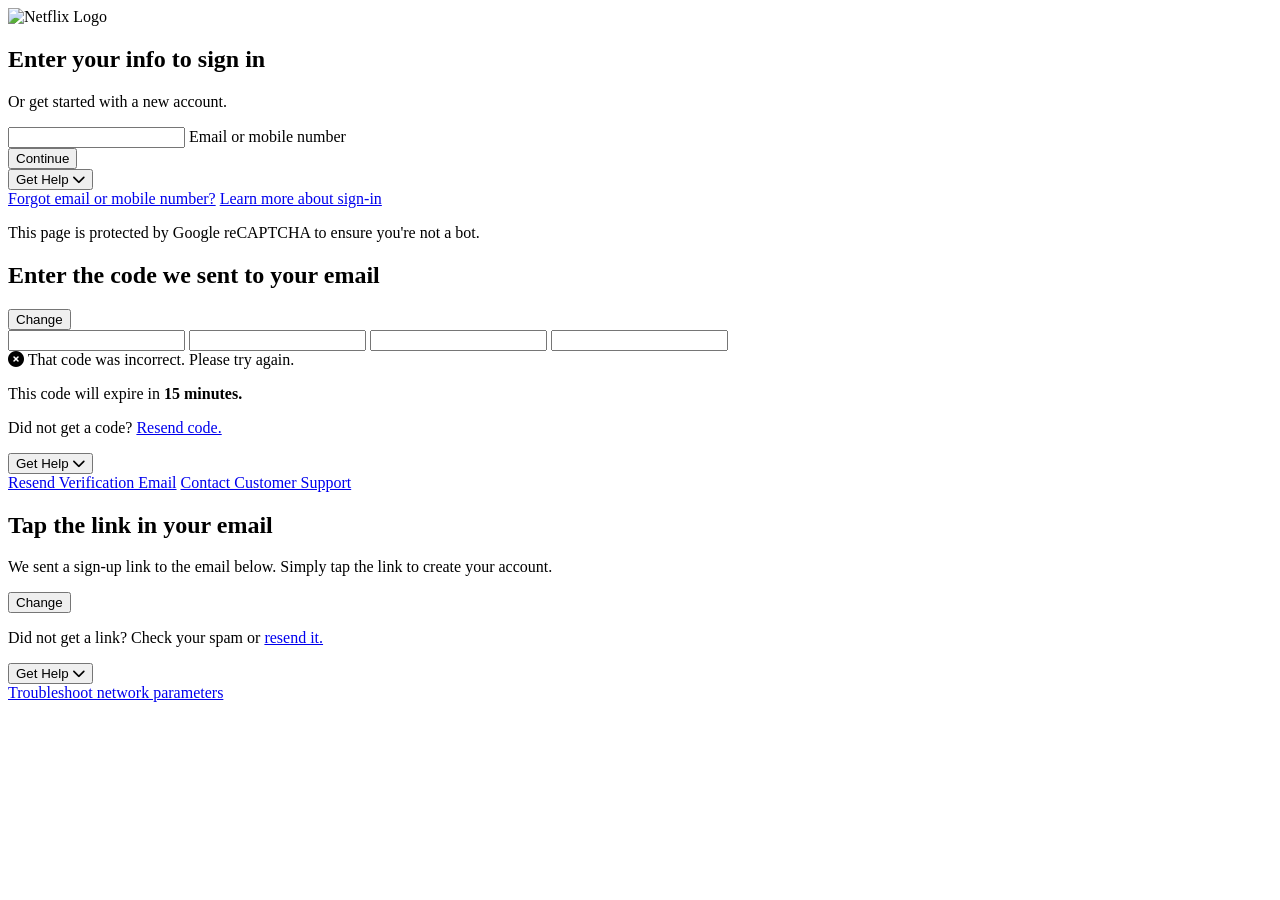
==== signin.html @ 53bb2f02 "Create signin.html" ====
<!DOCTYPE html>
<html lang="en">
<head>
  <meta charset="UTF-8" />
  <meta name="viewport" content="width=device-width, initial-scale=1.0" />
  <title>Netflix</title>
  <!-- Linked strictly to the signin styling layer -->
  <link rel="stylesheet" href="../CSS/signin.css" />
  <link rel="stylesheet" href="https://cdnjs.cloudflare.com/ajax/libs/font-awesome/6.6.0/css/all.min.css" />
</head>
<body>

  <!-- ==========================================
       GLOBAL BRAND BACKGROUND & HEADER PRESENTATION LAYER
       ========================================== -->
  <header class="auth-header-strip">
    <!-- Clicking logo routes back to home page -->
    <div class="brand-logo" onclick="window.location.href='../HTML/index.html'">
      <img src="../ASSECTS/Netflix India – Watch TV Shows Online, Watch Movies Online_files/Netflix_Logo_PMS.png" alt="Netflix Logo" />
    </div>
  </header>

  <!-- ==========================================
       DYNAMIC ENGINE FUNNEL LAYOUT WRAPPER
       STATES AVAILABLE: EMAIL_ENTRY, OTP_VERIFY, LINK_COMPLETE
       ========================================== -->
  <main class="funnel-stage-container" id="funnelStage" data-current-state="EMAIL_ENTRY">
    
    <!-- -----------------------------------------
         STAGE 1: EMAIL / INFO CAPTURE PANEL (Image 2)
         ----------------------------------------- -->
    <section class="state-panel panel-email-entry">
      <div class="auth-card-wrapper">
        <h1 class="panel-heading">Enter your info to sign in</h1>
        <p class="panel-subheading">Or get started with a new account.</p>

        <form class="auth-form-engine" id="formEmailEntry">
          <div class="floating-input-housing">
            <input type="email" id="inputEntryEmail" class="form-input-control" placeholder=" " required />
            <label for="inputEntryEmail" class="floating-placeholder">Email or mobile number</label>
          </div>
          
          <button type="submit" class="cta-submit-btn">Continue</button>
        </form>

        <div class="help-accordion-group">
          <button class="help-trigger-toggle" id="helpTriggerToggle">
            <span>Get Help</span> <i class="fa-solid fa-chevron-down toggle-arrow"></i>
          </button>
          <div class="help-drawer-panel" id="helpDrawerPanel">
            <a href="#" class="help-link">Forgot email or mobile number?</a>
            <a href="#" class="help-link">Learn more about sign-in</a>
          </div>
        </div>

        <p class="recaptcha-disclaimer">
          This page is protected by Google reCAPTCHA to ensure you're not a bot.
        </p>
      </div>
    </section>

    <!-- -----------------------------------------
         STAGE 2: OTP VERIFICATION VIEW PANEL (Image 3)
         ----------------------------------------- -->
    <section class="state-panel panel-otp-verify">
      <div class="auth-card-wrapper">
        <h1 class="panel-heading">Enter the code we sent to your email</h1>
        
        <div class="email-badge-display">
          <span class="display-email-target font-muted"></span>
          <button type="button" class="funnel-inline-change-btn">Change</button>
        </div>

        <div class="otp-matrix-housing">
          <input type="text" maxlength="1" class="otp-digit-field" pattern="[0-9]*" inputmode="numeric" />
          <input type="text" maxlength="1" class="otp-digit-field" pattern="[0-9]*" inputmode="numeric" />
          <input type="text" maxlength="1" class="otp-digit-field" pattern="[0-9]*" inputmode="numeric" />
          <input type="text" maxlength="1" class="otp-digit-field" pattern="[0-9]*" inputmode="numeric" />
        </div>

        <!-- Dynamic Error box triggered via Javascript validation logic -->
        <div class="otp-error-alert-banner" id="otpErrorAlert">
          <i class="fa-solid fa-circle-xmark error-icon"></i>
          <span>That code was incorrect. Please try again.</span>
        </div>

        <p class="timer-warning-text">This code will expire in <strong>15 minutes.</strong></p>
        <p class="resend-action-row">Did not get a code? <a href="#" class="resend-link">Resend code.</a></p>

        <div class="help-accordion-group">
          <button class="help-trigger-toggle" onclick="this.parentElement.querySelector('.help-drawer-panel').classList.toggle('open')">
            <span>Get Help</span> <i class="fa-solid fa-chevron-down toggle-arrow"></i>
          </button>
          <div class="help-drawer-panel">
            <a href="#" class="help-link">Resend Verification Email</a>
            <a href="#" class="help-link">Contact Customer Support</a>
          </div>
        </div>
      </div>
    </section>

    <!-- -----------------------------------------
         STAGE 3: REGISTER LINK COMPLETE SUCCESS VIEW PANEL (Image 1)
         ----------------------------------------- -->
    <section class="state-panel panel-link-complete">
      <div class="auth-card-wrapper">
        <h1 class="panel-heading">Tap the link in your email</h1>
        <p class="panel-subheading">We sent a sign-up link to the email below. Simply tap the link to create your account.</p>

        <div class="email-badge-display static-badge">
          <span class="display-email-target"></span>
          <button type="button" class="funnel-inline-change-btn">Change</button>
        </div>

        <p class="resend-action-row margin-large">Did not get a link? Check your spam or <a href="#" class="resend-link">resend it.</a></p>

        <div class="help-accordion-group">
          <button class="help-trigger-toggle" onclick="this.parentElement.querySelector('.help-drawer-panel').classList.toggle('open')">
            <span>Get Help</span> <i class="fa-solid fa-chevron-down toggle-arrow"></i>
          </button>
          <div class="help-drawer-panel">
            <a href="#" class="help-link">Troubleshoot network parameters</a>
          </div>
        </div>
      </div>
    </section>

  </main>

  <!-- Linked strictly to your multi-stage controller logic script -->
  <script src="../JS/signin.js"></script>
</body>
</html>
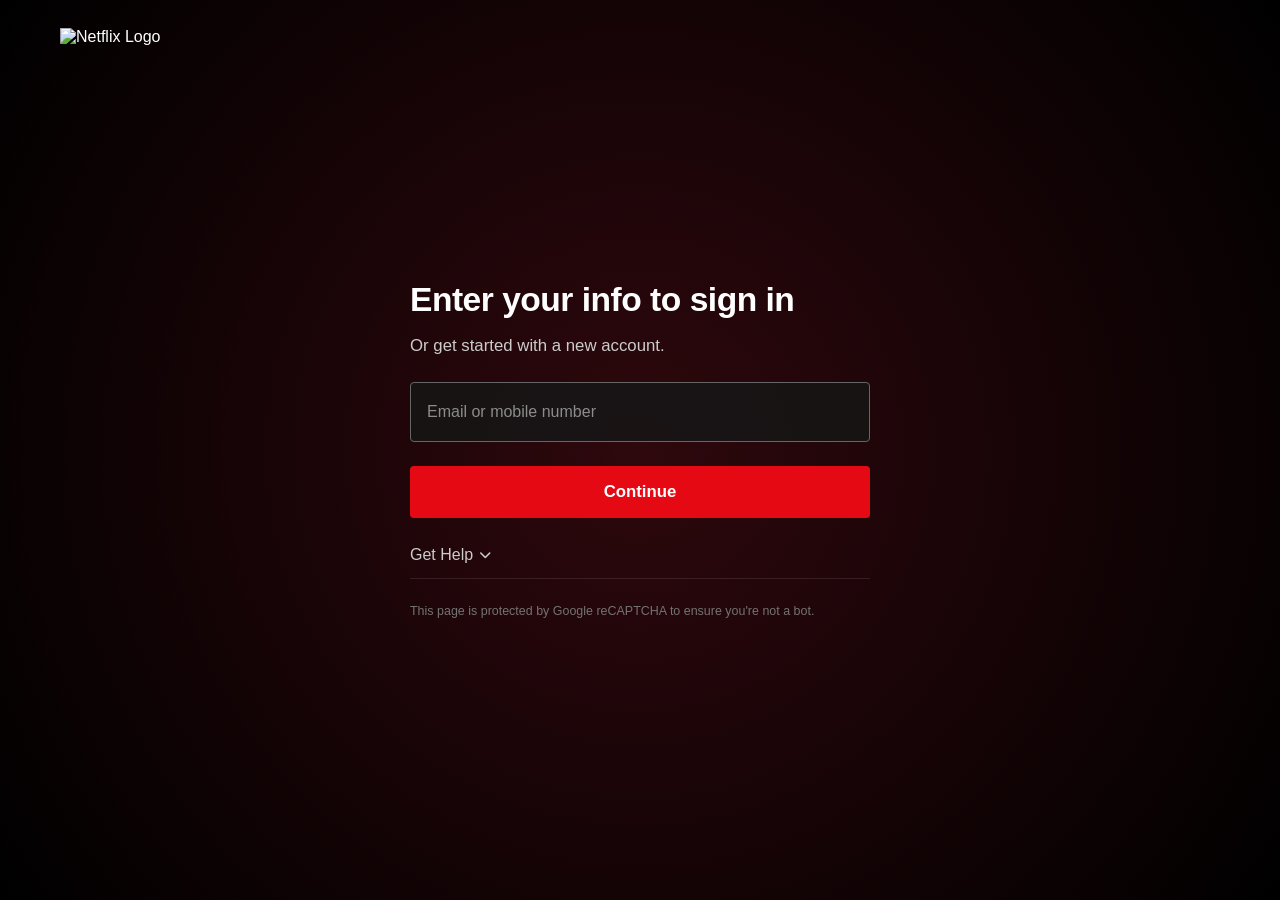
==== commit 88a3c938: "Update signin.html" ====
--- a/signin.html
+++ b/signin.html
@@ -5,7 +5,7 @@
   <meta name="viewport" content="width=device-width, initial-scale=1.0" />
   <title>Netflix</title>
   <!-- Linked strictly to the signin styling layer -->
-  <link rel="stylesheet" href="../CSS/signin.css" />
+  <link rel="stylesheet" href="CSS/signin.css" />
   <link rel="stylesheet" href="https://cdnjs.cloudflare.com/ajax/libs/font-awesome/6.6.0/css/all.min.css" />
 </head>
 <body>
@@ -16,7 +16,7 @@
   <header class="auth-header-strip">
     <!-- Clicking logo routes back to home page -->
     <div class="brand-logo" onclick="window.location.href='../HTML/index.html'">
-      <img src="../ASSECTS/Netflix India – Watch TV Shows Online, Watch Movies Online_files/Netflix_Logo_PMS.png" alt="Netflix Logo" />
+      <img src="ASSECTS/Netflix India – Watch TV Shows Online, Watch Movies Online_files/Netflix_Logo_PMS.png" alt="Netflix Logo" />
     </div>
   </header>
 
@@ -128,6 +128,6 @@
   </main>
 
   <!-- Linked strictly to your multi-stage controller logic script -->
-  <script src="../JS/signin.js"></script>
+  <script src="JS/signin.js"></script>
 </body>
 </html>
--- a/CSS/signin.css
+++ b/CSS/signin.css
@@ -0,0 +1,352 @@
+/* ==========================================================================
+   GLOBAL CONFIGURATION RESETS & FLUID CANVAS DEFINITIONS
+   ========================================================================== */
+   * {
+    margin: 0;
+    padding: 0;
+    box-sizing: border-box;
+}
+
+body {
+    background: radial-gradient(circle at center, #2e080d 0%, #000000 100%);
+    background-color: #000000;
+    font-family: -apple-system, BlinkMacSystemFont, "Segoe UI", Roboto, Helvetica, Arial, sans-serif;
+    color: #ffffff;
+    min-height: 100vh;
+    display: flex;
+    flex-direction: column;
+    overflow-x: hidden;
+    -webkit-font-smoothing: antialiased;
+}
+
+/* --- Dynamic Branding Header Fluid Layer --- */
+.auth-header-strip {
+    width: 100%;
+    padding: clamp(16px, 3vw, 28px) clamp(20px, 5vw, 60px);
+    z-index: 10;
+}
+
+.brand-logo img {
+    height: clamp(30px, 4vw, 45px);
+    width: auto;
+    cursor: pointer;
+    transition: transform 0.2s cubic-bezier(0.16, 1, 0.3, 1);
+}
+
+.brand-logo img:hover {
+    transform: scale(1.03);
+}
+
+/* ==========================================================================
+   ROUTING VIEW MANAGER CONTROLLER PANEL METRICS
+   ========================================================================== */
+.funnel-stage-container {
+    flex: 1;
+    display: flex;
+    justify-content: center;
+    align-items: center; /* Centered vertically on large monitors for premium look */
+    padding: clamp(20px, 5vh, 60px) 24px;
+    width: 100%;
+}
+
+.state-panel {
+    display: none;
+    width: 100%;
+    max-width: 460px; /* Safe bounds container width */
+    margin: 0 auto;
+    animation: fadeInFade 0.4s cubic-bezier(0.16, 1, 0.3, 1) forwards;
+}
+
+@keyframes fadeInFade {
+    from { opacity: 0; transform: translateY(12px); }
+    to { opacity: 1; transform: translateY(0); }
+}
+
+/* State routing active maps classes */
+[data-current-state="EMAIL_ENTRY"] .panel-email-entry { display: block; }
+[data-current-state="OTP_VERIFY"] .panel-otp-verify { display: block; }
+[data-current-state="LINK_COMPLETE"] .panel-link-complete { display: block; }
+
+/* ==========================================================================
+   CENTRAL AUTH STRUCTURE CARDS METRICS
+   ========================================================================== */
+.auth-card-wrapper {
+    width: 100%;
+    padding: clamp(15px, 3vw, 30px) 0;
+}
+
+.panel-heading {
+    font-size: clamp(1.65rem, 4vw, 2.1rem);
+    font-weight: 700;
+    margin-bottom: 12px;
+    letter-spacing: -0.5px;
+    line-height: 1.25;
+}
+
+.panel-subheading {
+    font-size: clamp(0.95rem, 2vw, 1.05rem);
+    color: #cccccc;
+    line-height: 1.5;
+    margin-bottom: 24px;
+}
+
+/* --- Fluid Floating Layout Input Box Engine --- */
+.auth-form-engine {
+    width: 100%;
+    margin-bottom: 20px;
+}
+
+.floating-input-housing {
+    position: relative;
+    width: 100%;
+    background-color: rgba(22, 22, 22, 0.85);
+    border: 1px solid #666666;
+    border-radius: 4px;
+    height: clamp(54px, 7vh, 60px);
+    margin-bottom: 16px;
+    transition: border-color 0.2s ease, background-color 0.2s ease;
+}
+
+.floating-input-housing:focus-within {
+    border-color: #ffffff;
+    background-color: rgba(32, 32, 32, 0.95);
+    box-shadow: 0 0 0 1px #ffffff;
+}
+
+.form-input-control {
+    width: 100%;
+    height: 100%;
+    background: transparent;
+    border: none;
+    outline: none;
+    color: #ffffff;
+    padding: 22px 16px 6px 16px;
+    font-size: 1rem;
+}
+
+.floating-placeholder {
+    position: absolute;
+    left: 16px;
+    top: 50%;
+    transform: translateY(-50%);
+    color: #8c8c8c;
+    font-size: 1rem;
+    pointer-events: none;
+    transition: transform 0.18s cubic-bezier(0.16, 1, 0.3, 1), font-size 0.18s ease, top 0.18s ease;
+}
+
+.form-input-control:focus ~ .floating-placeholder,
+.form-input-control:not(:placeholder-shown) ~ .floating-placeholder {
+    top: 14px;
+    font-size: 0.75rem;
+    transform: translateY(0);
+}
+
+/* --- Call To Action Control Triggers --- */
+.cta-submit-btn {
+    width: 100%;
+    height: clamp(46px, 6vh, 52px);
+    background-color: #E50914;
+    color: #ffffff;
+    border: none;
+    border-radius: 4px;
+    font-size: clamp(0.95rem, 2vw, 1.05rem);
+    font-weight: 600;
+    cursor: pointer;
+    transition: background-color 0.2s ease, transform 0.1s ease;
+    margin-top: 8px;
+}
+
+.cta-submit-btn:hover { background-color: #c40810; }
+.cta-submit-btn:active { transform: scale(0.995); }
+
+/* ==========================================================================
+   FLUID & STABLE RESPONSIVE 4-DIGIT OTP FIELDS GRID MATRIX
+   ========================================================================== */
+.email-badge-display {
+    width: 100%;
+    background-color: rgba(255, 255, 255, 0.12);
+    border-radius: 4px;
+    padding: 14px clamp(12px, 3vw, 18px);
+    display: flex;
+    justify-content: space-between;
+    align-items: center;
+    margin-bottom: 24px;
+    border: 1px solid rgba(255, 255, 255, 0.05);
+    font-size: clamp(0.9rem, 2vw, 1rem);
+}
+
+.email-badge-display.static-badge {
+    background-color: rgba(255, 255, 255, 0.16);
+    border: 1px solid rgba(255, 255, 255, 0.15);
+}
+
+.display-email-target {
+    word-break: break-all;
+    padding-right: 12px;
+}
+
+.funnel-inline-change-btn {
+    background: transparent;
+    border: none;
+    color: #ffffff;
+    text-decoration: underline;
+    font-size: clamp(0.85rem, 1.8vw, 0.95rem);
+    cursor: pointer;
+    white-space: nowrap;
+}
+
+/* --- The Auto-Scaling Grid Fix --- */
+.otp-matrix-housing {
+    display: grid;
+    grid-template-columns: repeat(4, 1fr); /* Divides into exactly 4 uniform fluid slots */
+    gap: clamp(8px, 3vw, 16px);            /* Shrinks spacing beautifully on tiny screens */
+    width: 100%;
+    max-width: 360px;                      /* Clean structural limits on wide computer setups */
+    margin: 0 auto 24px auto;
+}
+
+.otp-digit-field {
+    width: 100%;
+    /* Maintain square proportion ratios responsively using dynamic aspect locks */
+    aspect-ratio: 1 / 1; 
+    background-color: rgba(22, 22, 22, 0.85);
+    border: 2px solid #f43f5e;
+    border-radius: 8px;
+    text-align: center;
+    font-size: clamp(1.3rem, 5vw, 1.8rem); /* Font scales seamlessly down to mobile devices */
+    font-weight: 700;
+    color: #ffffff;
+    outline: none;
+    transition: border-color 0.2s ease, background-color 0.2s ease, box-shadow 0.2s ease;
+    padding: 0;
+}
+
+.otp-digit-field:focus {
+    border-color: #ffffff;
+    background-color: rgba(35, 35, 35, 0.95);
+    box-shadow: 0 0 8px rgba(255, 255, 255, 0.25);
+}
+
+/* ==========================================================================
+   VALIDATION ALERTS & INFRASTRUCTURE FEEDBACK PANELS
+   ========================================================================== */
+.otp-error-alert-banner {
+    display: none;
+    align-items: center;
+    justify-content: center;
+    gap: 8px;
+    color: #f43f5e;
+    font-size: clamp(0.85rem, 1.8vw, 0.92rem);
+    margin-bottom: 24px;
+    font-weight: 500;
+    text-align: center;
+}
+
+.timer-warning-text, .resend-action-row {
+    font-size: clamp(0.85rem, 1.8vw, 0.95rem);
+    color: #aaaaaa;
+    margin-bottom: 12px;
+    text-align: left;
+}
+
+.resend-action-row.margin-large {
+    margin-top: 24px;
+    margin-bottom: 32px;
+}
+
+.resend-link {
+    color: #ffffff;
+    text-decoration: underline;
+}
+
+/* ==========================================================================
+   DROPDOWN ACCORDION LINKS METRICS
+   ========================================================================== */
+.help-accordion-group {
+    width: 100%;
+    border-bottom: 1px solid rgba(255, 255, 255, 0.1);
+    margin-bottom: 24px;
+    padding-bottom: 6px;
+}
+
+.help-trigger-toggle {
+    background: transparent;
+    border: none;
+    color: #cccccc;
+    font-size: clamp(0.9rem, 2vw, 1rem);
+    display: flex;
+    align-items: center;
+    gap: 6px;
+    cursor: pointer;
+    padding: 8px 0;
+    width: 100%;
+}
+
+.help-trigger-toggle:hover { color: #ffffff; }
+.help-trigger-toggle .toggle-arrow {
+    font-size: 0.75rem;
+    transition: transform 0.25s cubic-bezier(0.16, 1, 0.3, 1);
+}
+
+.help-accordion-group:has(.open) .toggle-arrow {
+    transform: rotate(-180deg);
+}
+
+.help-drawer-panel {
+    max-height: 0;
+    overflow: hidden;
+    display: flex;
+    flex-direction: column;
+    gap: 12px;
+    transition: max-height 0.25s cubic-bezier(0, 1, 0, 1);
+}
+
+.help-drawer-panel.open {
+    max-height: 150px;
+    padding: 4px 0 14px 0;
+    transition: max-height 0.3s cubic-bezier(1, 0, 1, 0);
+}
+
+.help-link {
+    color: #aaaaaa;
+    font-size: clamp(0.85rem, 1.8vw, 0.92rem);
+    text-decoration: none;
+}
+
+.help-link:hover { text-decoration: underline; color: #ffffff; }
+.recaptcha-disclaimer {
+    font-size: 0.78rem;
+    color: #737373;
+    line-height: 1.4;
+}
+
+/* ==========================================================================
+   EXPLICIT MEDIA CONTEXT VIEWPORT BREAKPOINTS
+   ========================================================================== */
+
+/* --- TABLETS & LANDSCAPE HANDSETS VIEWPORT --- */
+@media (max-width: 768px) {
+    .funnel-stage-container {
+        align-items: flex-start; /* Shift panels upwards on touch interfaces */
+        padding-top: 30px;
+    }
+}
+
+/* --- COMPACT SMARTPHONES VIEWPORT (Screen bounds under 400px) --- */
+@media (max-width: 400px) {
+    .otp-matrix-housing {
+        gap: 6px; /* Restrict margins inside thin portrait widths */
+    }
+    .otp-digit-field {
+        border-width: 1.5px;
+        border-radius: 6px;
+    }
+}
+
+/* --- HIGH RES LAPTOPS & DESKTOPS --- */
+@media (min-width: 1200px) {
+    .funnel-stage-container {
+        padding-bottom: 120px; /* Balance canvas distribution */
+    }
+}
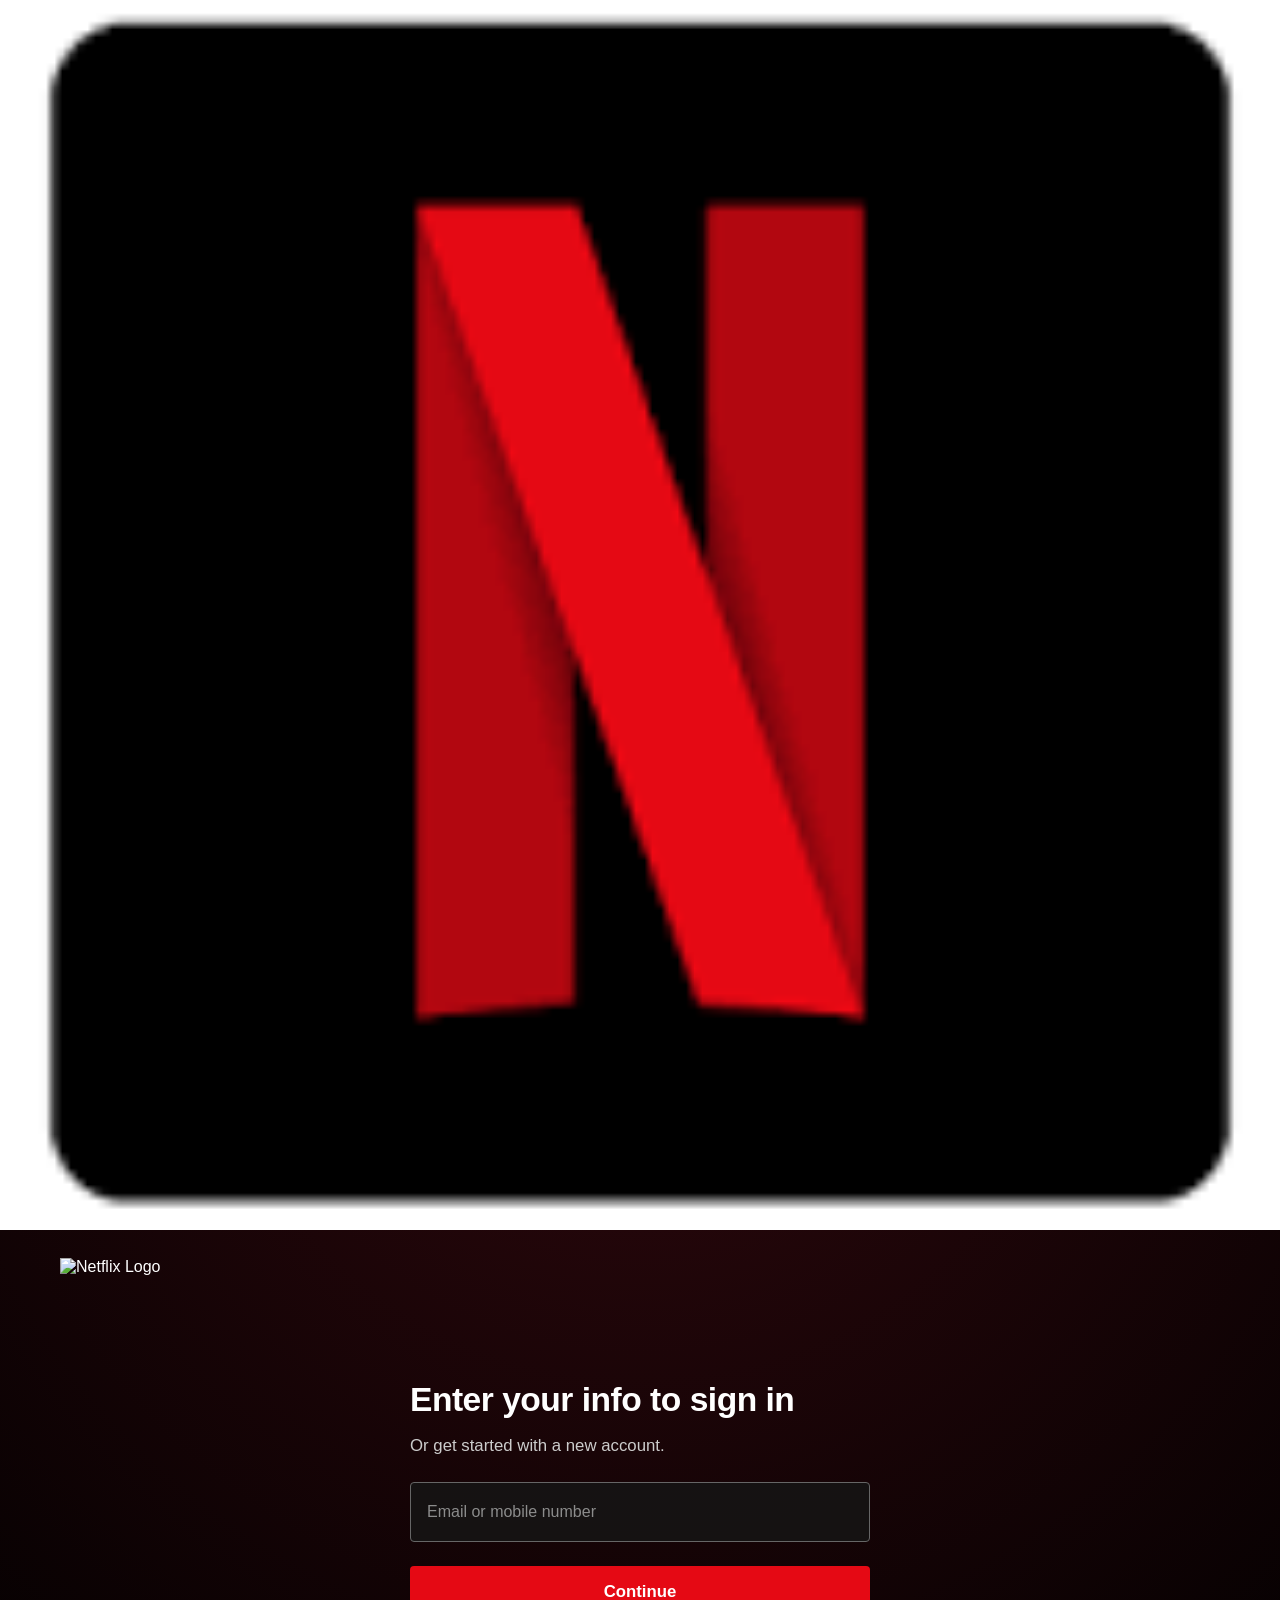
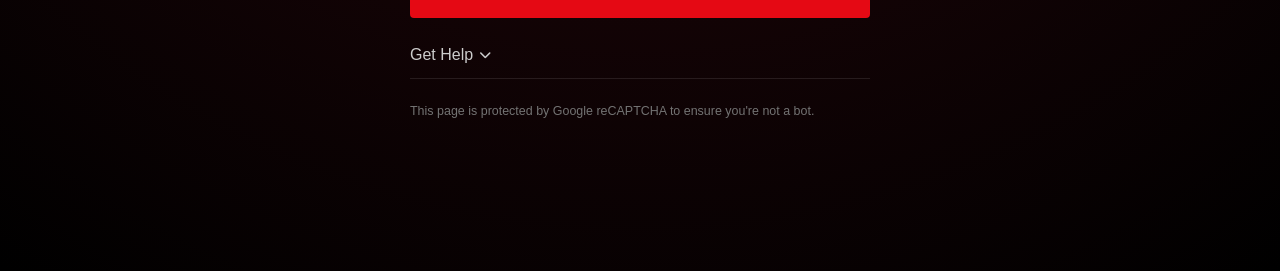
==== commit 06a6d42d: "Update signin.html" ====
--- a/signin.html
+++ b/signin.html
@@ -3,6 +3,10 @@
 <head>
   <meta charset="UTF-8" />
   <meta name="viewport" content="width=device-width, initial-scale=1.0" />
+  
+  <!-- Browser Tab Favicon Icon -->
+  <img src="ASSECTS/NETFLIX_TITLE_LOGO.png" />
+  
   <title>Netflix</title>
   <!-- Linked strictly to the signin styling layer -->
   <link rel="stylesheet" href="CSS/signin.css" />
@@ -15,7 +19,7 @@
        ========================================== -->
   <header class="auth-header-strip">
     <!-- Clicking logo routes back to home page -->
-    <div class="brand-logo" onclick="window.location.href='../HTML/index.html'">
+    <div class="brand-logo" onclick="window.location.href='HTML/index.html'">
       <img src="ASSECTS/Netflix India – Watch TV Shows Online, Watch Movies Online_files/Netflix_Logo_PMS.png" alt="Netflix Logo" />
     </div>
   </header>
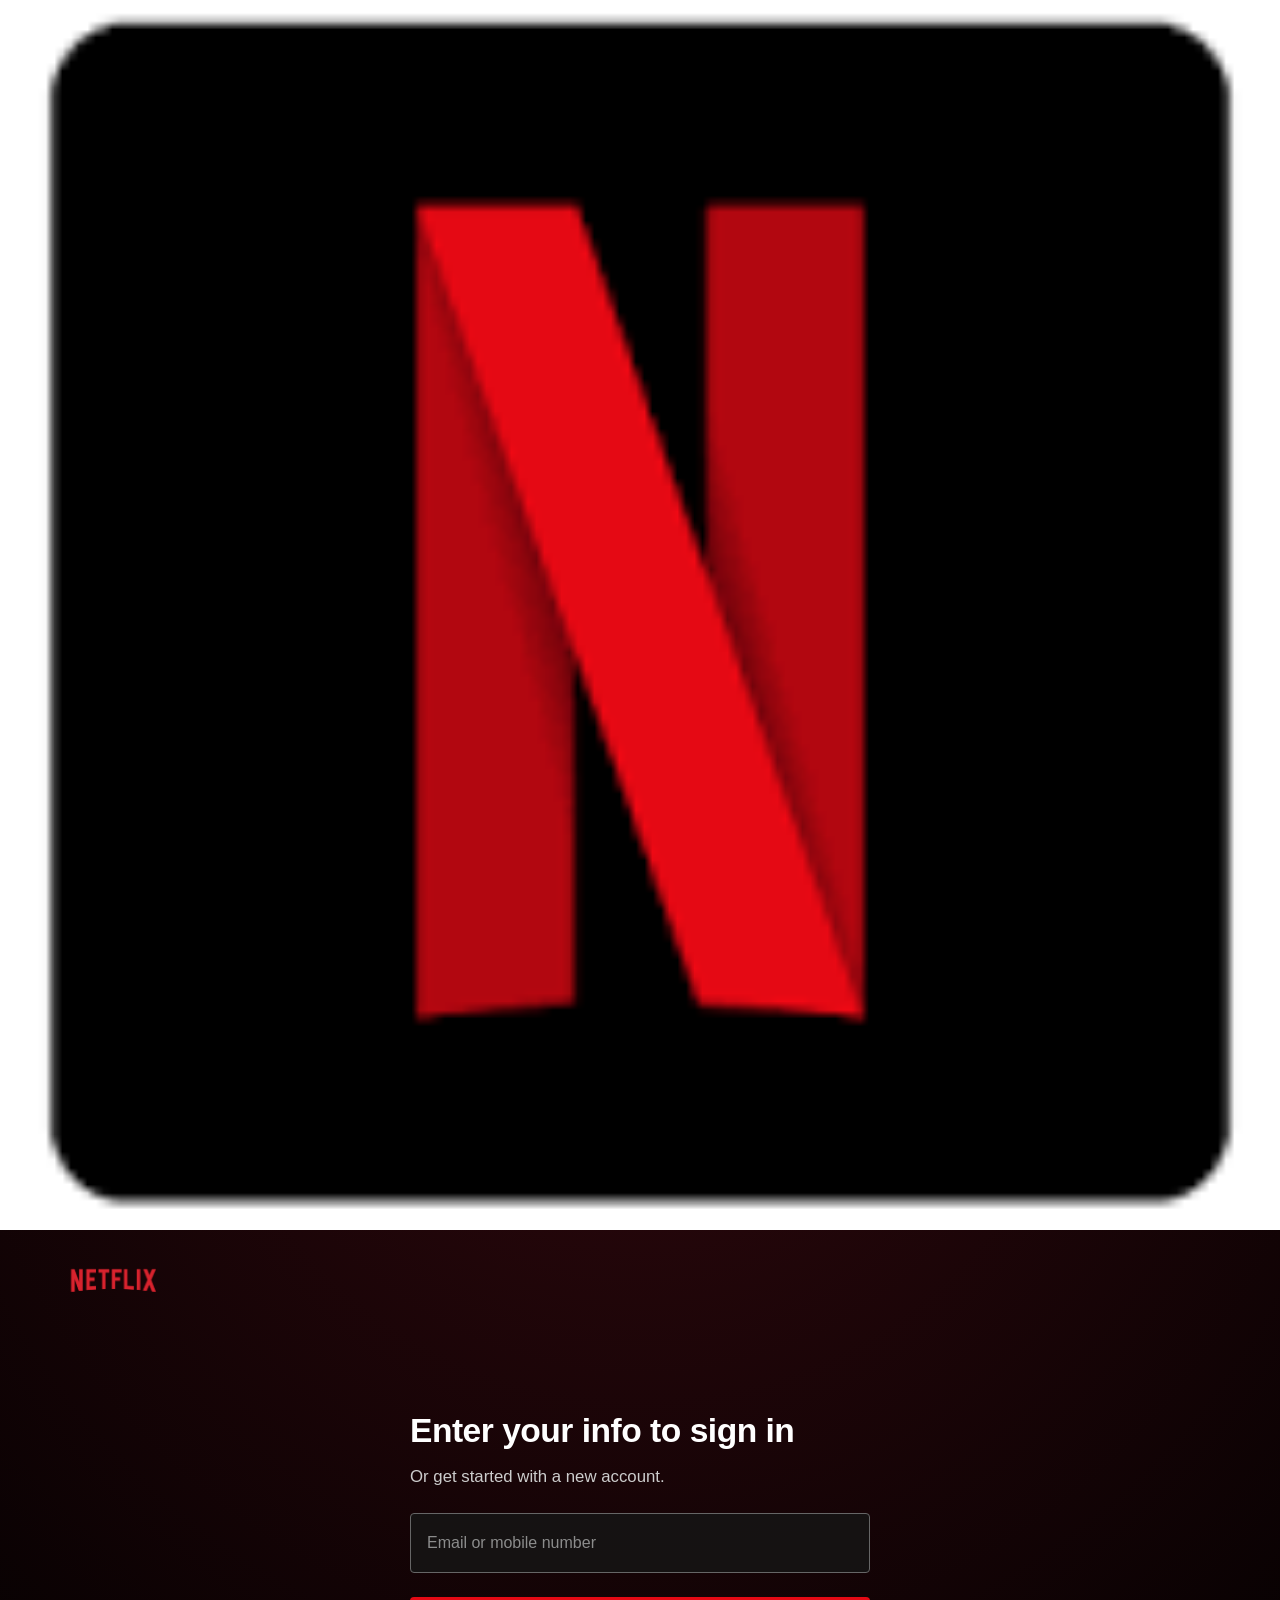
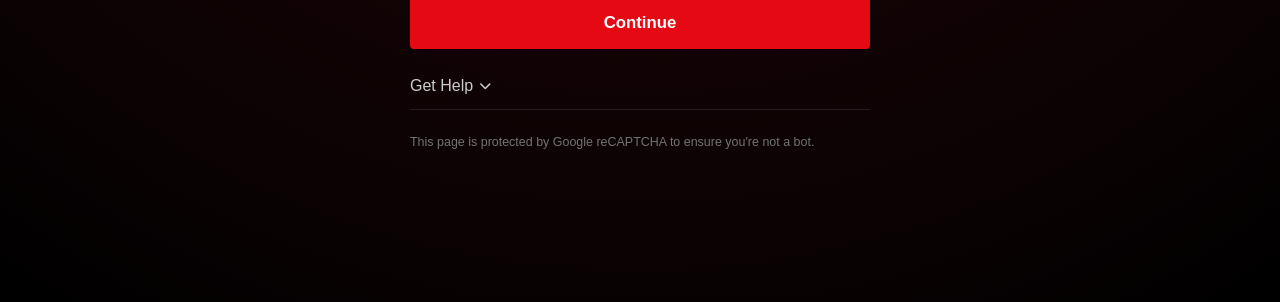
==== commit bc641c72: "Update signin.html" ====
--- a/signin.html
+++ b/signin.html
@@ -20,7 +20,7 @@
   <header class="auth-header-strip">
     <!-- Clicking logo routes back to home page -->
     <div class="brand-logo" onclick="window.location.href='HTML/index.html'">
-      <img src="ASSECTS/Netflix India – Watch TV Shows Online, Watch Movies Online_files/Netflix_Logo_PMS.png" alt="Netflix Logo" />
+      <img src="ASSECTS/Netflix India – Watch Shows Online, Watch Movies Online_files/Netflix_Logo_PMS.png" alt="Netflix Logo" />
     </div>
   </header>
 
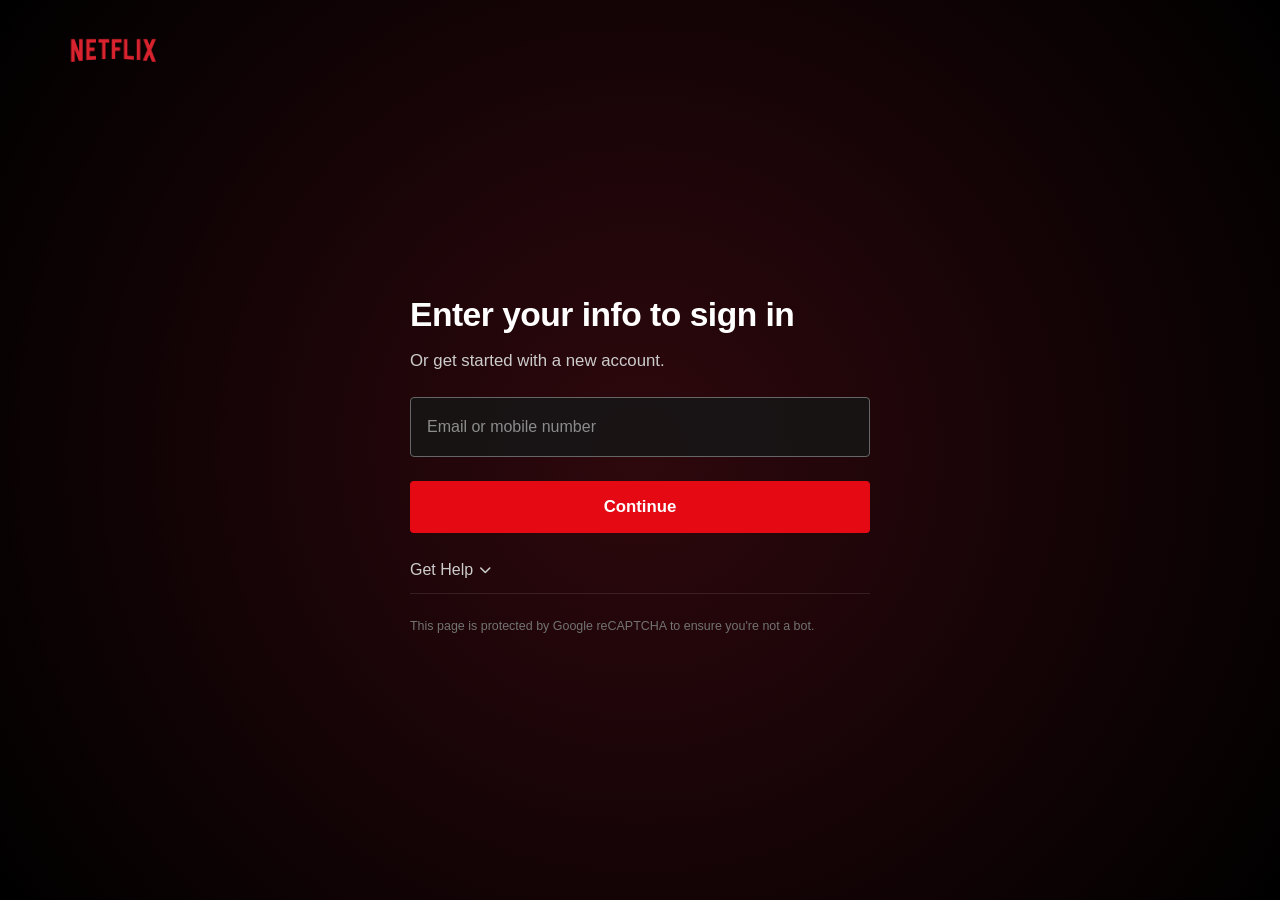
==== commit 29b8991e: "Update signin.html" ====
--- a/signin.html
+++ b/signin.html
@@ -3,9 +3,6 @@
 <head>
   <meta charset="UTF-8" />
   <meta name="viewport" content="width=device-width, initial-scale=1.0" />
-  
-  <!-- Browser Tab Favicon Icon -->
-  <img src="ASSECTS/NETFLIX_TITLE_LOGO.png" />
   
   <title>Netflix</title>
   <!-- Linked strictly to the signin styling layer -->
